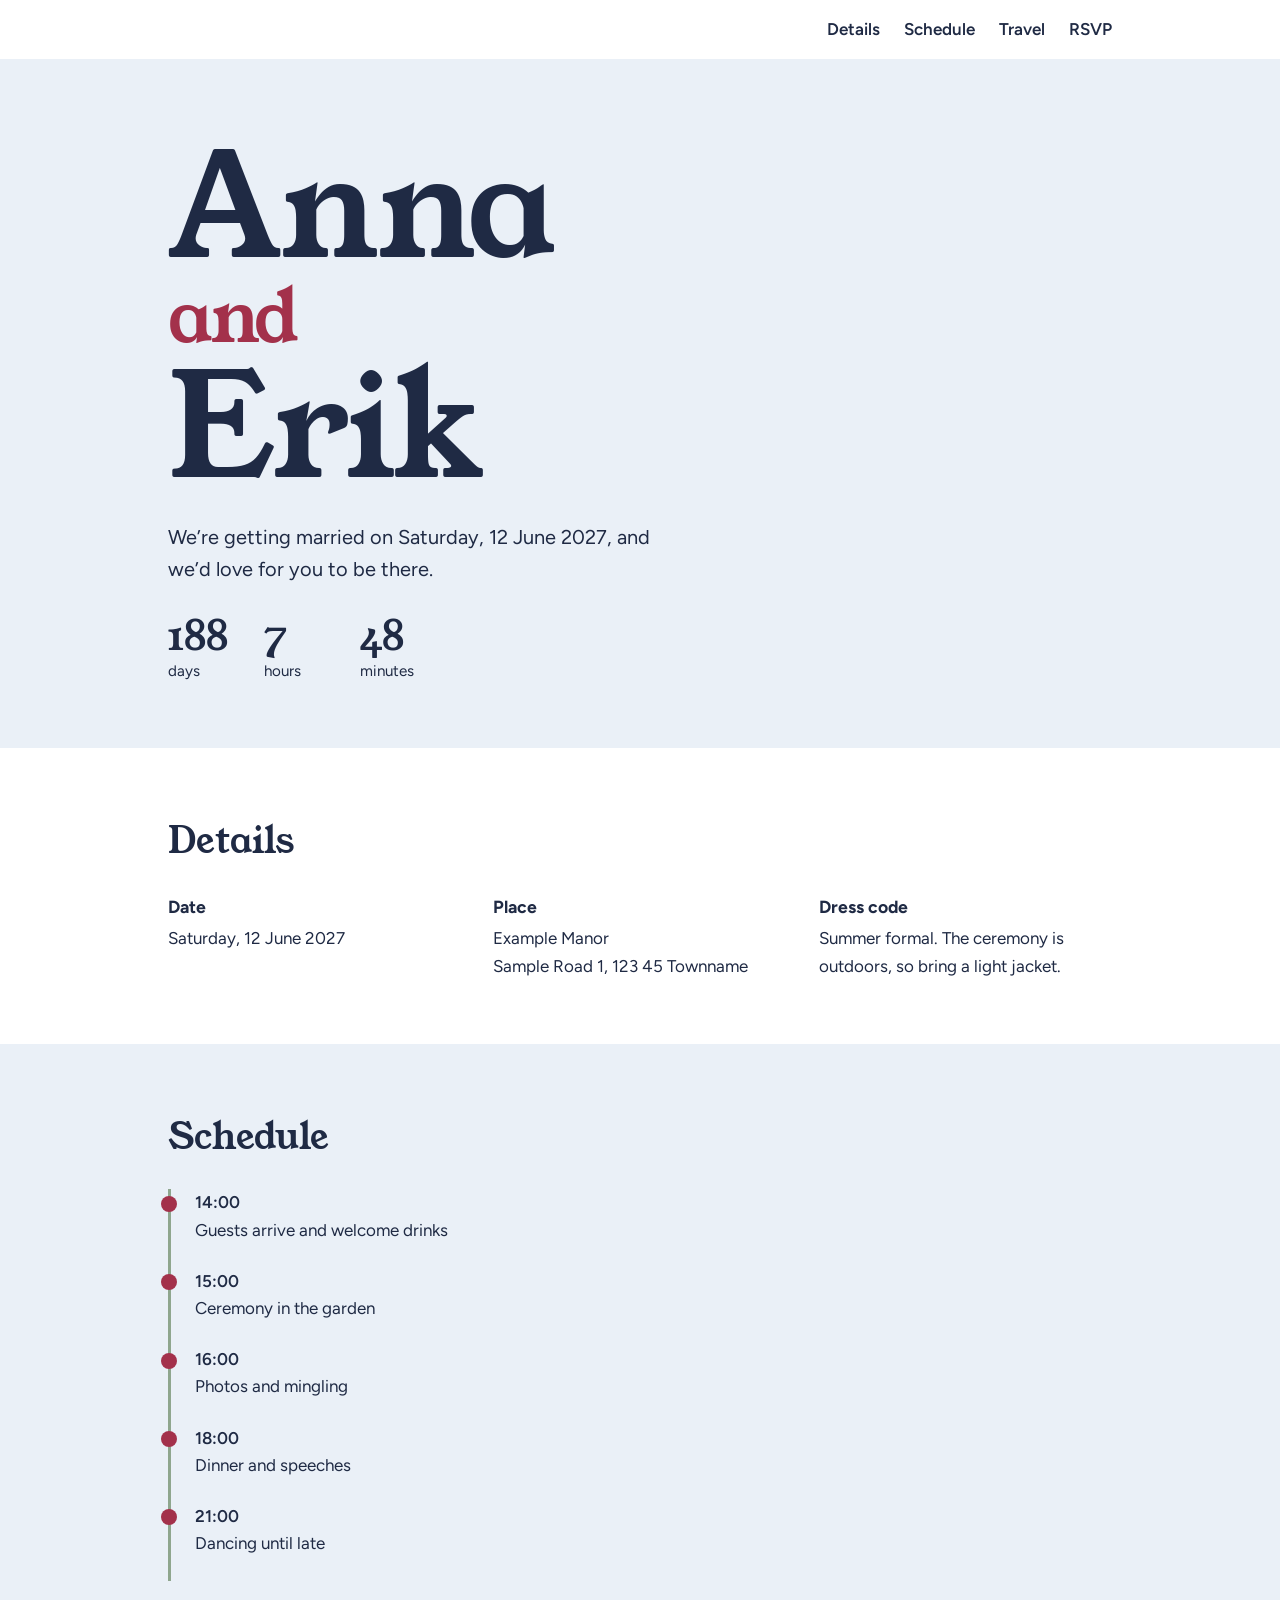
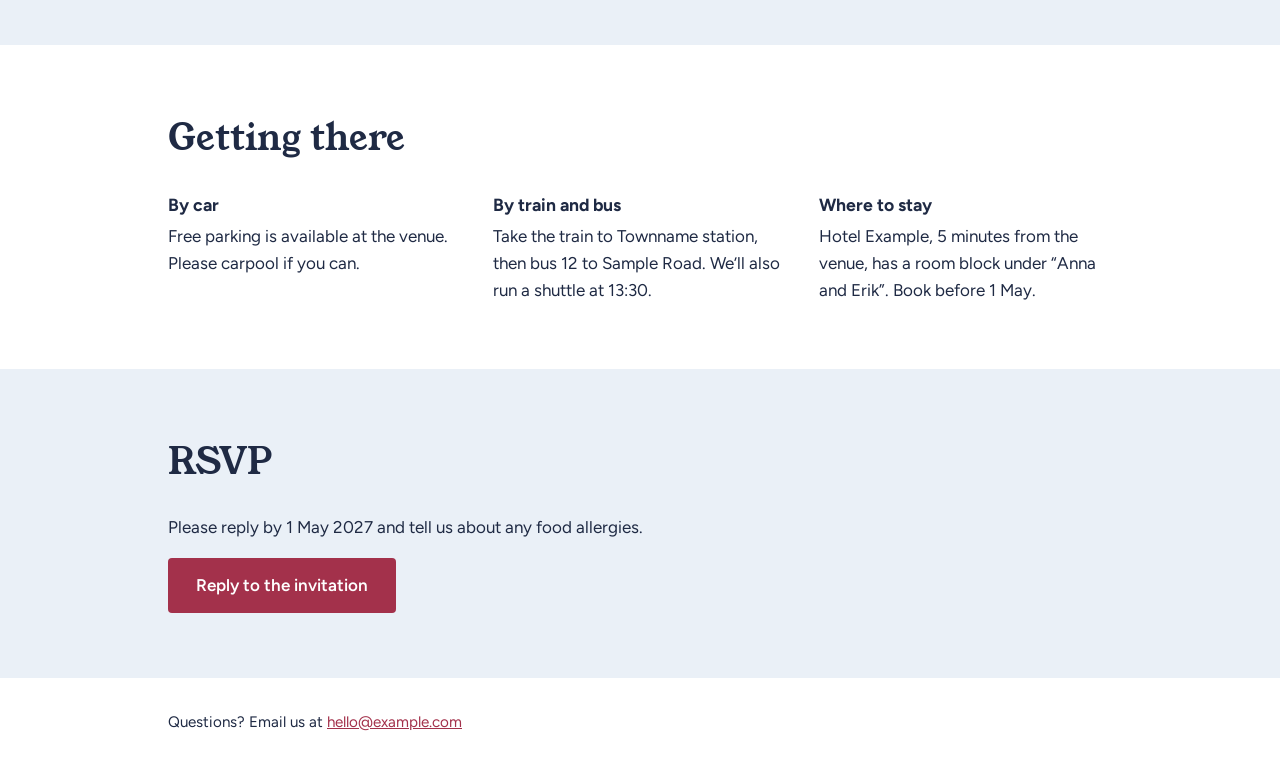
==== index.html @ 614c65d2 "Add files via upload" ====
<!DOCTYPE html>
<html lang="en">
<head>
<meta charset="utf-8">
<meta name="viewport" content="width=device-width, initial-scale=1">
<title>Anna & Erik – 12 June 2027</title>
<link rel="preconnect" href="https://fonts.googleapis.com">
<link rel="preconnect" href="https://fonts.gstatic.com" crossorigin>
<link href="https://fonts.googleapis.com/css2?family=Young+Serif&family=Figtree:wght@400;600&display=swap" rel="stylesheet">
<style>
  :root {
    --ink: #1f2a44;
    --sky: #eaf0f7;
    --berry: #a3314b;
    --sage: #8fa68e;
    --paper: #ffffff;
    --display: "Young Serif", Georgia, serif;
    --body: "Figtree", system-ui, -apple-system, "Segoe UI", sans-serif;
  }
  * { box-sizing: border-box; }
  html { scroll-behavior: smooth; }
  body {
    margin: 0;
    font-family: var(--body);
    font-size: 1.0625rem;
    line-height: 1.6;
    color: var(--ink);
    background: var(--paper);
  }
  a { color: var(--berry); }
  a:focus-visible, button:focus-visible { outline: 3px solid var(--berry); outline-offset: 3px; }
  .wrap { max-width: 62rem; margin: 0 auto; padding: 0 1.5rem; }

  nav { padding: 1rem 0; border-bottom: 1px solid var(--sky); }
  nav .wrap { display: flex; gap: 1.5rem; flex-wrap: wrap; justify-content: flex-end; }
  nav a { color: var(--ink); text-decoration: none; font-weight: 600; }
  nav a:hover { color: var(--berry); }

  .hero { background: var(--sky); padding: 5rem 0 4rem; }
  .hero h1 {
    font-family: var(--display);
    font-weight: 400;
    font-size: clamp(3.5rem, 13vw, 9rem);
    line-height: 0.95;
    margin: 0 0 1.5rem;
    letter-spacing: -0.02em;
  }
  .hero h1 span { display: block; }
  .hero h1 .and { color: var(--berry); font-size: 0.5em; margin: 0.1em 0; }
  .hero p { font-size: 1.25rem; margin: 0 0 2rem; max-width: 32rem; }
  .count { display: flex; gap: 1.5rem; flex-wrap: wrap; }
  .count div { min-width: 4.5rem; }
  .count strong { display: block; font-family: var(--display); font-weight: 400; font-size: 2.5rem; line-height: 1; }
  .count span { font-size: 0.95rem; }

  section { padding: 4rem 0; }
  h2 { font-family: var(--display); font-weight: 400; font-size: 2.25rem; margin: 0 0 1.5rem; }
  .grid { display: grid; gap: 2rem; grid-template-columns: repeat(auto-fit, minmax(15rem, 1fr)); }
  .grid h3 { margin: 0 0 0.25rem; font-size: 1.1rem; }
  .grid p { margin: 0; }

  .timeline { list-style: none; margin: 0; padding: 0; border-left: 3px solid var(--sage); }
  .timeline li { padding: 0 0 1.5rem 1.5rem; position: relative; }
  .timeline li::before {
    content: ""; position: absolute; left: -0.6rem; top: 0.4rem;
    width: 1rem; height: 1rem; border-radius: 50%; background: var(--berry);
  }
  .timeline time { font-weight: 600; display: block; }

  .alt { background: var(--sky); }
  .rsvp { text-align: left; }
  .btn {
    display: inline-block; background: var(--berry); color: #fff;
    padding: 0.85rem 1.75rem; border-radius: 0.25rem;
    font-weight: 600; text-decoration: none;
  }
  .btn:hover { background: #8a2740; }

  footer { padding: 2rem 0; border-top: 1px solid var(--sky); font-size: 0.95rem; }

  @media (prefers-reduced-motion: reduce) { html { scroll-behavior: auto; } }
</style>
</head>
<body>

<nav>
  <div class="wrap">
    <a href="#details">Details</a>
    <a href="#schedule">Schedule</a>
    <a href="#travel">Travel</a>
    <a href="#rsvp">RSVP</a>
  </div>
</nav>

<header class="hero">
  <div class="wrap">
    <h1><span>Anna</span><span class="and">and</span><span>Erik</span></h1>
    <p>We’re getting married on Saturday, 12 June 2027, and we’d love for you to be there.</p>
    <div class="count" aria-live="off">
      <div><strong id="d">–</strong><span>days</span></div>
      <div><strong id="h">–</strong><span>hours</span></div>
      <div><strong id="m">–</strong><span>minutes</span></div>
    </div>
  </div>
</header>

<main>
  <section id="details">
    <div class="wrap">
      <h2>Details</h2>
      <div class="grid">
        <div>
          <h3>Date</h3>
          <p>Saturday, 12 June 2027</p>
        </div>
        <div>
          <h3>Place</h3>
          <p>Example Manor<br>Sample Road 1, 123 45 Townname</p>
        </div>
        <div>
          <h3>Dress code</h3>
          <p>Summer formal. The ceremony is outdoors, so bring a light jacket.</p>
        </div>
      </div>
    </div>
  </section>

  <section id="schedule" class="alt">
    <div class="wrap">
      <h2>Schedule</h2>
      <ol class="timeline">
        <li><time>14:00</time>Guests arrive and welcome drinks</li>
        <li><time>15:00</time>Ceremony in the garden</li>
        <li><time>16:00</time>Photos and mingling</li>
        <li><time>18:00</time>Dinner and speeches</li>
        <li><time>21:00</time>Dancing until late</li>
      </ol>
    </div>
  </section>

  <section id="travel">
    <div class="wrap">
      <h2>Getting there</h2>
      <div class="grid">
        <div>
          <h3>By car</h3>
          <p>Free parking is available at the venue. Please carpool if you can.</p>
        </div>
        <div>
          <h3>By train and bus</h3>
          <p>Take the train to Townname station, then bus 12 to Sample Road. We’ll also run a shuttle at 13:30.</p>
        </div>
        <div>
          <h3>Where to stay</h3>
          <p>Hotel Example, 5 minutes from the venue, has a room block under “Anna and Erik”. Book before 1 May.</p>
        </div>
      </div>
    </div>
  </section>

  <section id="rsvp" class="alt">
    <div class="wrap rsvp">
      <h2>RSVP</h2>
      <p>Please reply by 1 May 2027 and tell us about any food allergies.</p>
      <!-- Replace the # below with the link to your Google Form -->
      <a class="btn" href="#">Reply to the invitation</a>
    </div>
  </section>
</main>

<footer>
  <div class="wrap">Questions? Email us at <a href="mailto:hello@example.com">hello@example.com</a></div>
</footer>

<script>
  // Change this date to your wedding day and time
  var target = new Date("2027-06-12T15:00:00");
  function tick() {
    var diff = Math.max(0, target - new Date());
    var mins = Math.floor(diff / 60000);
    document.getElementById("d").textContent = Math.floor(mins / 1440);
    document.getElementById("h").textContent = Math.floor((mins % 1440) / 60);
    document.getElementById("m").textContent = mins % 60;
  }
  tick();
  setInterval(tick, 30000);
</script>
</body>
</html>
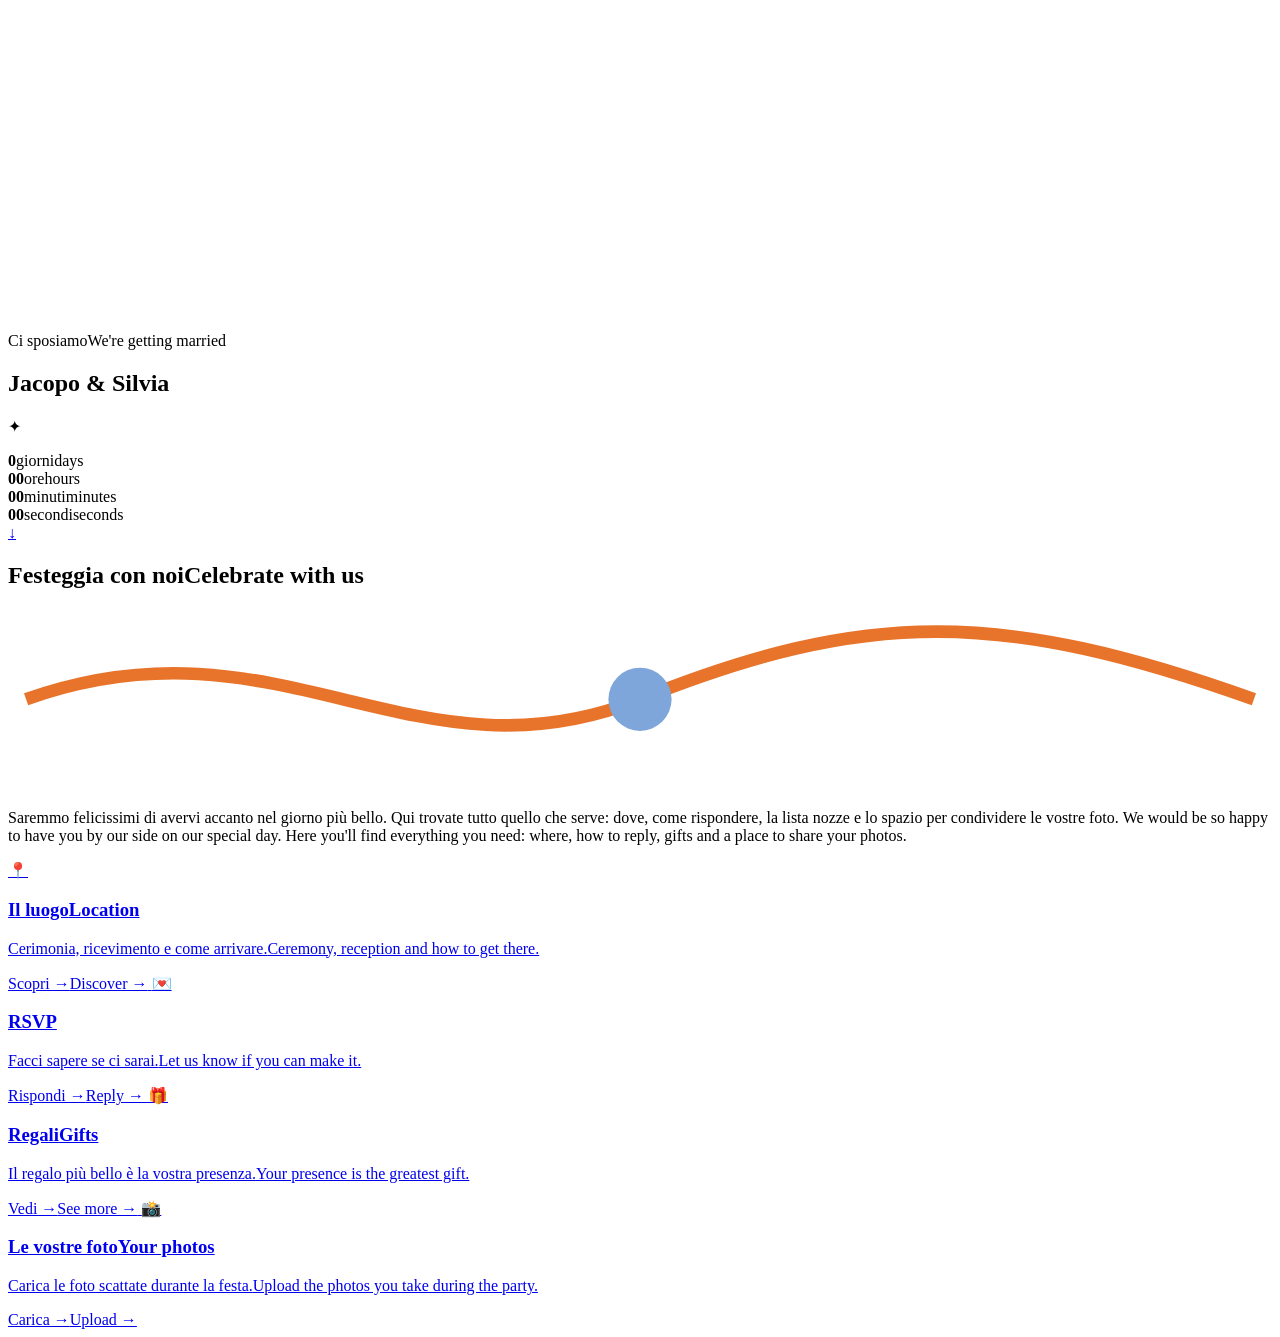
==== commit fc2a14b9: "Update index.html" ====
--- a/index.html
+++ b/index.html
@@ -1,189 +1,77 @@
 <!DOCTYPE html>
-<html lang="en">
+<html lang="it">
 <head>
-<meta charset="utf-8">
-<meta name="viewport" content="width=device-width, initial-scale=1">
-<title>Anna & Erik – 12 June 2027</title>
-<link rel="preconnect" href="https://fonts.googleapis.com">
-<link rel="preconnect" href="https://fonts.gstatic.com" crossorigin>
-<link href="https://fonts.googleapis.com/css2?family=Young+Serif&family=Figtree:wght@400;600&display=swap" rel="stylesheet">
-<style>
-  :root {
-    --ink: #1f2a44;
-    --sky: #eaf0f7;
-    --berry: #a3314b;
-    --sage: #8fa68e;
-    --paper: #ffffff;
-    --display: "Young Serif", Georgia, serif;
-    --body: "Figtree", system-ui, -apple-system, "Segoe UI", sans-serif;
-  }
-  * { box-sizing: border-box; }
-  html { scroll-behavior: smooth; }
-  body {
-    margin: 0;
-    font-family: var(--body);
-    font-size: 1.0625rem;
-    line-height: 1.6;
-    color: var(--ink);
-    background: var(--paper);
-  }
-  a { color: var(--berry); }
-  a:focus-visible, button:focus-visible { outline: 3px solid var(--berry); outline-offset: 3px; }
-  .wrap { max-width: 62rem; margin: 0 auto; padding: 0 1.5rem; }
+  <meta charset="UTF-8">
+  <meta name="viewport" content="width=device-width, initial-scale=1">
+  <title>Jacopo &amp; Silvia</title>
+  <meta name="description" content="Jacopo & Silvia si sposano — Jacopo & Silvia are getting married">
+  <link rel="icon" href="data:image/svg+xml,<svg xmlns='http://www.w3.org/2000/svg' viewBox='0 0 100 100'><text y='.9em' font-size='90'>🌸</text></svg>">
+  <link rel="preconnect" href="https://fonts.googleapis.com">
+  <link rel="preconnect" href="https://fonts.gstatic.com" crossorigin>
+  <link href="https://fonts.googleapis.com/css2?family=Cormorant+Garamond:ital,wght@0,400;0,500;1,400&family=Great+Vibes&family=Jost:wght@300;400&display=swap" rel="stylesheet">
+  <link rel="stylesheet" href="css/style.css">
+</head>
+<body data-page="home">
 
-  nav { padding: 1rem 0; border-bottom: 1px solid var(--sky); }
-  nav .wrap { display: flex; gap: 1.5rem; flex-wrap: wrap; justify-content: flex-end; }
-  nav a { color: var(--ink); text-decoration: none; font-weight: 600; }
-  nav a:hover { color: var(--berry); }
+  <section class="hero">
+    <canvas id="petals" aria-hidden="true"></canvas>
+    <div class="hero-inner">
+      <svg id="wreath" class="wreath" aria-hidden="true"></svg>
+      <p class="kicker">
+        <span lang="it">Ci sposiamo</span><span lang="en">We're getting married</span>
+      </p>
+      <h1 class="names">Jacopo &amp; Silvia</h1>
+      <p class="hero-date"><span data-cfg="dateText"></span><span class="dot">✦</span><span data-cfg="cityText"></span></p>
 
-  .hero { background: var(--sky); padding: 5rem 0 4rem; }
-  .hero h1 {
-    font-family: var(--display);
-    font-weight: 400;
-    font-size: clamp(3.5rem, 13vw, 9rem);
-    line-height: 0.95;
-    margin: 0 0 1.5rem;
-    letter-spacing: -0.02em;
-  }
-  .hero h1 span { display: block; }
-  .hero h1 .and { color: var(--berry); font-size: 0.5em; margin: 0.1em 0; }
-  .hero p { font-size: 1.25rem; margin: 0 0 2rem; max-width: 32rem; }
-  .count { display: flex; gap: 1.5rem; flex-wrap: wrap; }
-  .count div { min-width: 4.5rem; }
-  .count strong { display: block; font-family: var(--display); font-weight: 400; font-size: 2.5rem; line-height: 1; }
-  .count span { font-size: 0.95rem; }
+      <div class="countdown" id="countdown" aria-label="Countdown">
+        <div><b data-d>0</b><span lang="it">giorni</span><span lang="en">days</span></div>
+        <div><b data-h>00</b><span lang="it">ore</span><span lang="en">hours</span></div>
+        <div><b data-m>00</b><span lang="it">minuti</span><span lang="en">minutes</span></div>
+        <div><b data-s>00</b><span lang="it">secondi</span><span lang="en">seconds</span></div>
+      </div>
+    </div>
+    <a class="scroll-hint" href="#info" aria-label="Scroll">↓</a>
+  </section>
 
-  section { padding: 4rem 0; }
-  h2 { font-family: var(--display); font-weight: 400; font-size: 2.25rem; margin: 0 0 1.5rem; }
-  .grid { display: grid; gap: 2rem; grid-template-columns: repeat(auto-fit, minmax(15rem, 1fr)); }
-  .grid h3 { margin: 0 0 0.25rem; font-size: 1.1rem; }
-  .grid p { margin: 0; }
+  <section class="section" id="info">
+    <div class="section-title reveal">
+      <h2><span lang="it">Festeggia con noi</span><span lang="en">Celebrate with us</span></h2>
+      <svg class="flourish" viewBox="0 0 140 20" aria-hidden="true"><path d="M2 10 C 30 0, 45 20, 70 10 S 110 0, 138 10" stroke="#E8732A" fill="none" stroke-width="1.4"/><circle cx="70" cy="10" r="3.5" fill="#7EA6DA"/></svg>
+      <p class="lead" style="margin-top:1rem">
+        <span lang="it">Saremmo felicissimi di avervi accanto nel giorno più bello. Qui trovate tutto quello che serve: dove, come rispondere, la lista nozze e lo spazio per condividere le vostre foto.</span>
+        <span lang="en">We would be so happy to have you by our side on our special day. Here you'll find everything you need: where, how to reply, gifts and a place to share your photos.</span>
+      </p>
+    </div>
 
-  .timeline { list-style: none; margin: 0; padding: 0; border-left: 3px solid var(--sage); }
-  .timeline li { padding: 0 0 1.5rem 1.5rem; position: relative; }
-  .timeline li::before {
-    content: ""; position: absolute; left: -0.6rem; top: 0.4rem;
-    width: 1rem; height: 1rem; border-radius: 50%; background: var(--berry);
-  }
-  .timeline time { font-weight: 600; display: block; }
-
-  .alt { background: var(--sky); }
-  .rsvp { text-align: left; }
-  .btn {
-    display: inline-block; background: var(--berry); color: #fff;
-    padding: 0.85rem 1.75rem; border-radius: 0.25rem;
-    font-weight: 600; text-decoration: none;
-  }
-  .btn:hover { background: #8a2740; }
-
-  footer { padding: 2rem 0; border-top: 1px solid var(--sky); font-size: 0.95rem; }
-
-  @media (prefers-reduced-motion: reduce) { html { scroll-behavior: auto; } }
-</style>
-</head>
-<body>
-
-<nav>
-  <div class="wrap">
-    <a href="#details">Details</a>
-    <a href="#schedule">Schedule</a>
-    <a href="#travel">Travel</a>
-    <a href="#rsvp">RSVP</a>
-  </div>
-</nav>
-
-<header class="hero">
-  <div class="wrap">
-    <h1><span>Anna</span><span class="and">and</span><span>Erik</span></h1>
-    <p>We’re getting married on Saturday, 12 June 2027, and we’d love for you to be there.</p>
-    <div class="count" aria-live="off">
-      <div><strong id="d">–</strong><span>days</span></div>
-      <div><strong id="h">–</strong><span>hours</span></div>
-      <div><strong id="m">–</strong><span>minutes</span></div>
-    </div>
-  </div>
-</header>
-
-<main>
-  <section id="details">
-    <div class="wrap">
-      <h2>Details</h2>
-      <div class="grid">
-        <div>
-          <h3>Date</h3>
-          <p>Saturday, 12 June 2027</p>
-        </div>
-        <div>
-          <h3>Place</h3>
-          <p>Example Manor<br>Sample Road 1, 123 45 Townname</p>
-        </div>
-        <div>
-          <h3>Dress code</h3>
-          <p>Summer formal. The ceremony is outdoors, so bring a light jacket.</p>
-        </div>
-      </div>
+    <div class="cards">
+      <a class="card reveal" href="location.html">
+        <span class="icon">📍</span>
+        <h3><span lang="it">Il luogo</span><span lang="en">Location</span></h3>
+        <p><span lang="it">Cerimonia, ricevimento e come arrivare.</span><span lang="en">Ceremony, reception and how to get there.</span></p>
+        <span class="go"><span lang="it">Scopri →</span><span lang="en">Discover →</span></span>
+      </a>
+      <a class="card reveal" href="rsvp.html">
+        <span class="icon">💌</span>
+        <h3>RSVP</h3>
+        <p><span lang="it">Facci sapere se ci sarai.</span><span lang="en">Let us know if you can make it.</span></p>
+        <span class="go"><span lang="it">Rispondi →</span><span lang="en">Reply →</span></span>
+      </a>
+      <a class="card reveal" href="gifts.html">
+        <span class="icon">🎁</span>
+        <h3><span lang="it">Regali</span><span lang="en">Gifts</span></h3>
+        <p><span lang="it">Il regalo più bello è la vostra presenza.</span><span lang="en">Your presence is the greatest gift.</span></p>
+        <span class="go"><span lang="it">Vedi →</span><span lang="en">See more →</span></span>
+      </a>
+      <a class="card reveal" href="photos.html">
+        <span class="icon">📸</span>
+        <h3><span lang="it">Le vostre foto</span><span lang="en">Your photos</span></h3>
+        <p><span lang="it">Carica le foto scattate durante la festa.</span><span lang="en">Upload the photos you take during the party.</span></p>
+        <span class="go"><span lang="it">Carica →</span><span lang="en">Upload →</span></span>
+      </a>
     </div>
   </section>
 
-  <section id="schedule" class="alt">
-    <div class="wrap">
-      <h2>Schedule</h2>
-      <ol class="timeline">
-        <li><time>14:00</time>Guests arrive and welcome drinks</li>
-        <li><time>15:00</time>Ceremony in the garden</li>
-        <li><time>16:00</time>Photos and mingling</li>
-        <li><time>18:00</time>Dinner and speeches</li>
-        <li><time>21:00</time>Dancing until late</li>
-      </ol>
-    </div>
-  </section>
-
-  <section id="travel">
-    <div class="wrap">
-      <h2>Getting there</h2>
-      <div class="grid">
-        <div>
-          <h3>By car</h3>
-          <p>Free parking is available at the venue. Please carpool if you can.</p>
-        </div>
-        <div>
-          <h3>By train and bus</h3>
-          <p>Take the train to Townname station, then bus 12 to Sample Road. We’ll also run a shuttle at 13:30.</p>
-        </div>
-        <div>
-          <h3>Where to stay</h3>
-          <p>Hotel Example, 5 minutes from the venue, has a room block under “Anna and Erik”. Book before 1 May.</p>
-        </div>
-      </div>
-    </div>
-  </section>
-
-  <section id="rsvp" class="alt">
-    <div class="wrap rsvp">
-      <h2>RSVP</h2>
-      <p>Please reply by 1 May 2027 and tell us about any food allergies.</p>
-      <!-- Replace the # below with the link to your Google Form -->
-      <a class="btn" href="#">Reply to the invitation</a>
-    </div>
-  </section>
-</main>
-
-<footer>
-  <div class="wrap">Questions? Email us at <a href="mailto:hello@example.com">hello@example.com</a></div>
-</footer>
-
-<script>
-  // Change this date to your wedding day and time
-  var target = new Date("2027-06-12T15:00:00");
-  function tick() {
-    var diff = Math.max(0, target - new Date());
-    var mins = Math.floor(diff / 60000);
-    document.getElementById("d").textContent = Math.floor(mins / 1440);
-    document.getElementById("h").textContent = Math.floor((mins % 1440) / 60);
-    document.getElementById("m").textContent = mins % 60;
-  }
-  tick();
-  setInterval(tick, 30000);
-</script>
+  <script src="js/config.js"></script>
+  <script src="js/main.js"></script>
 </body>
 </html>
